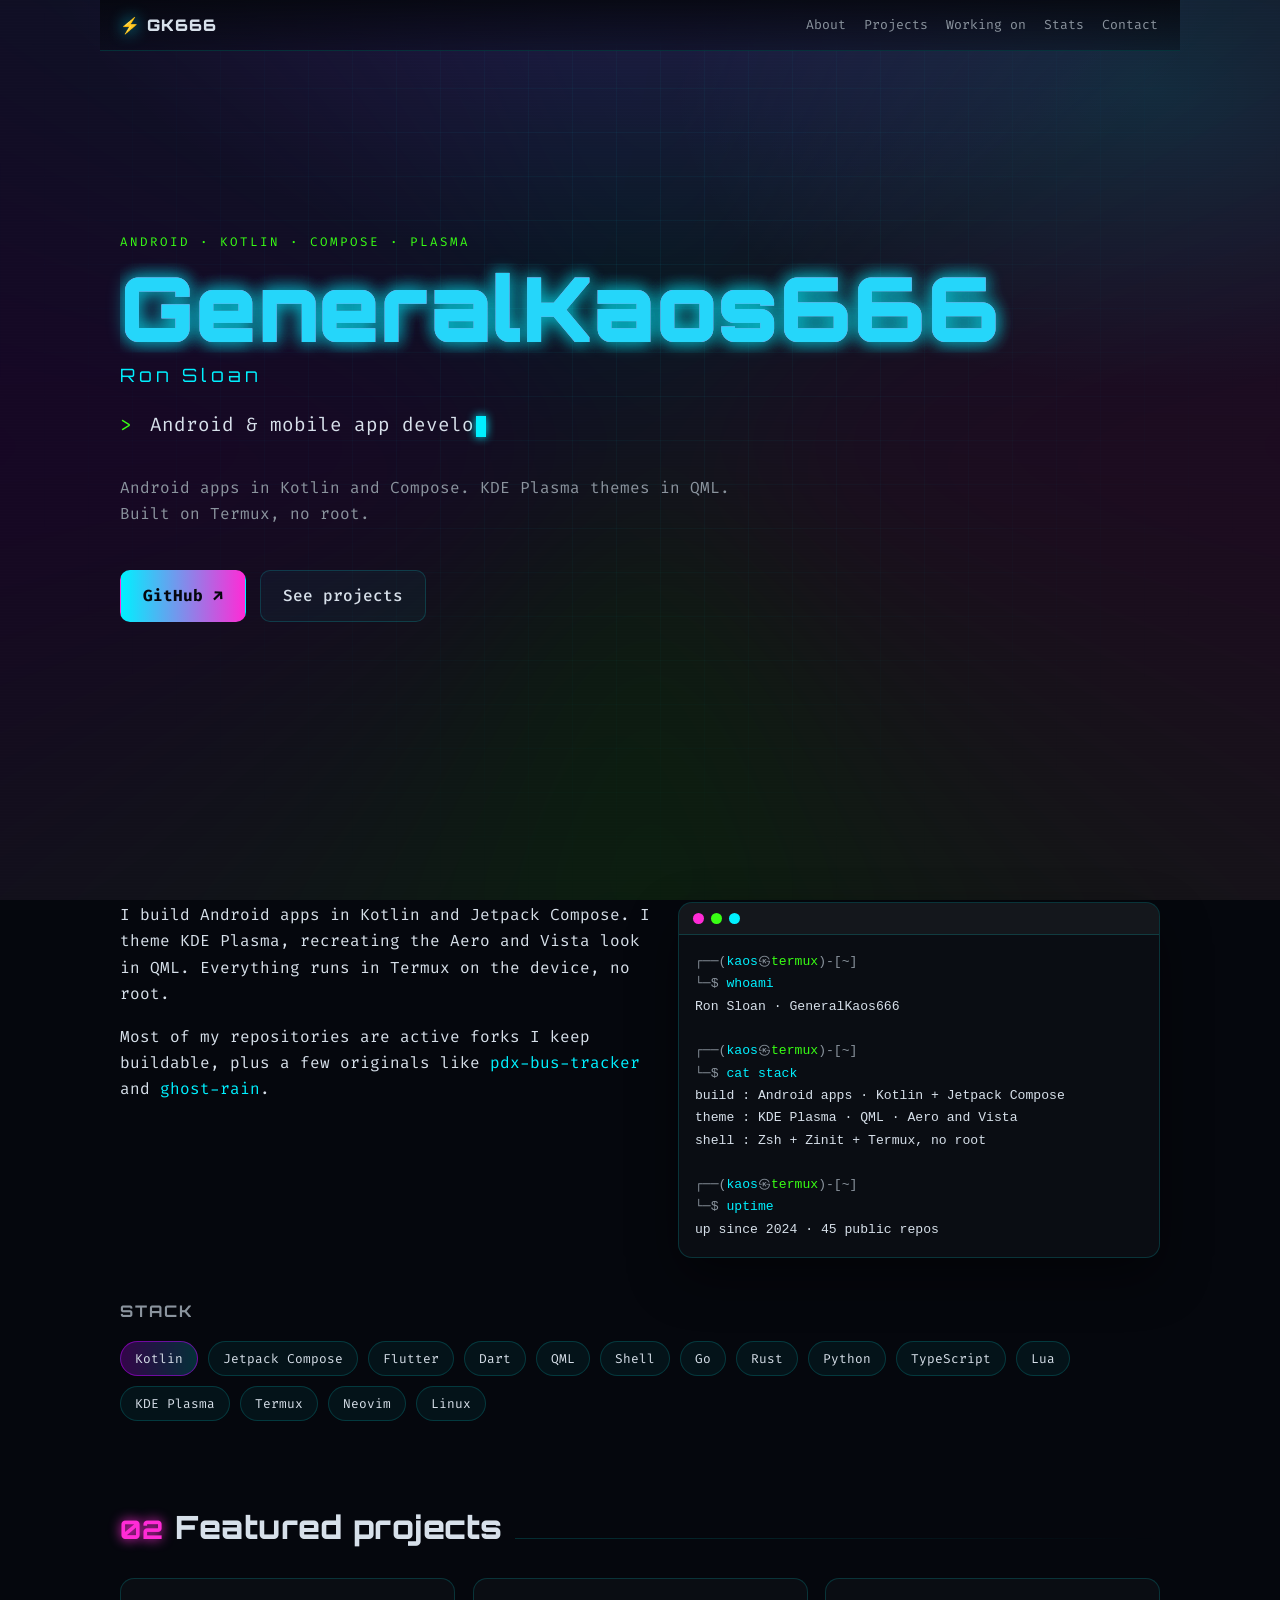
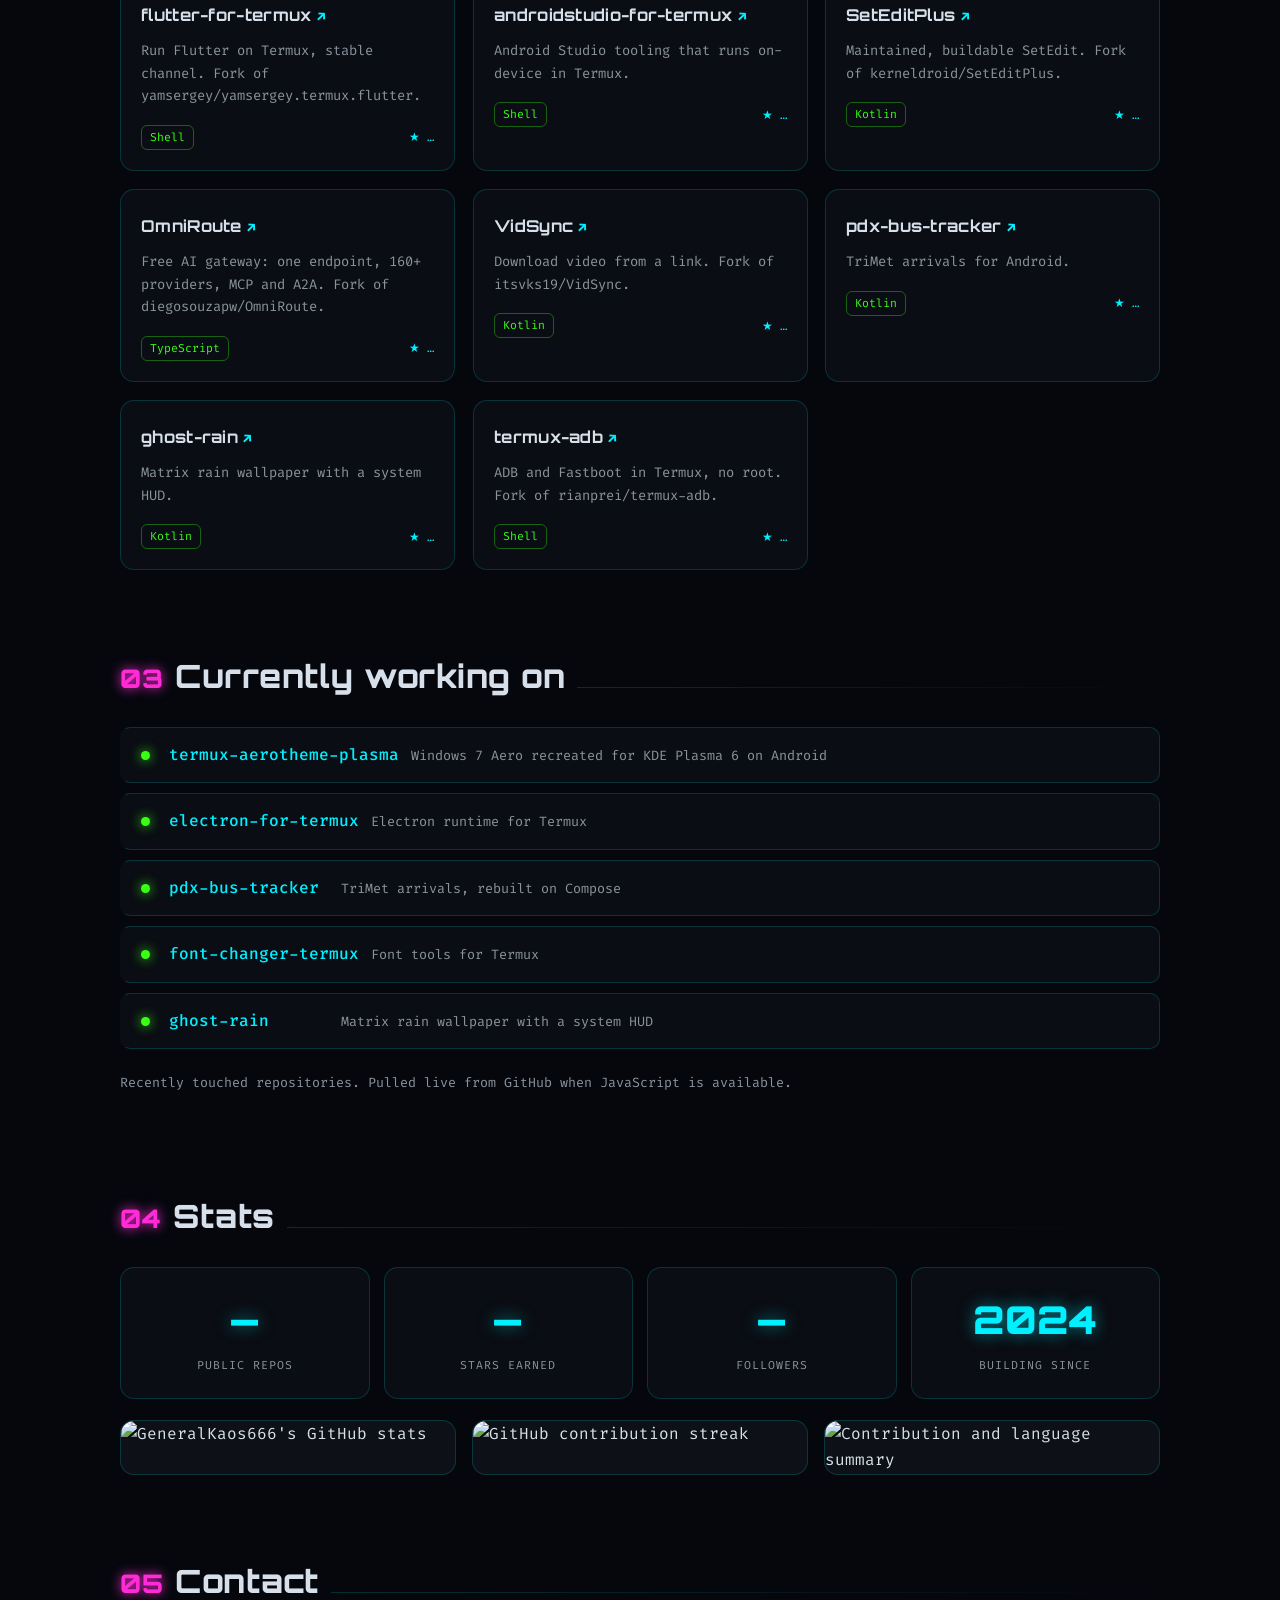
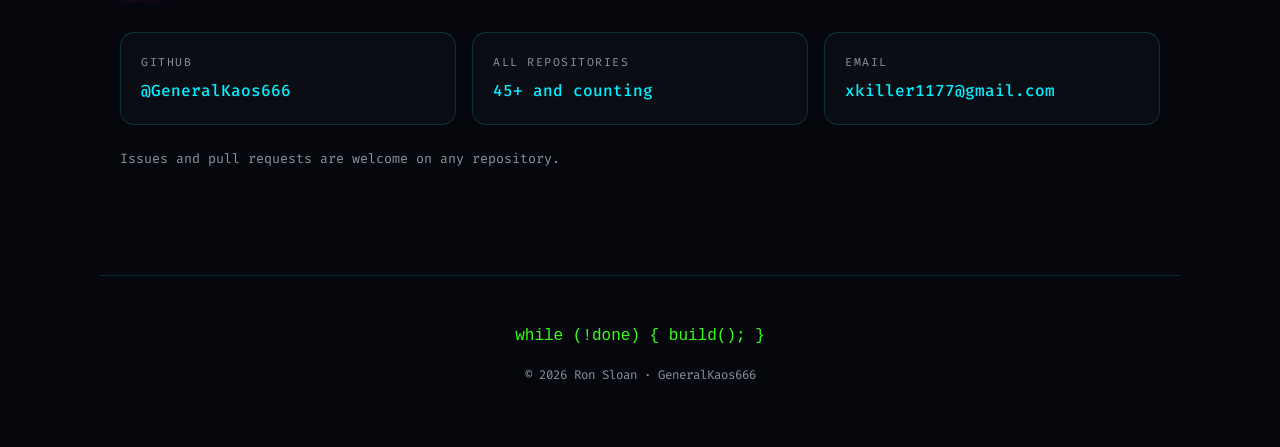
==== index.html @ 62256c27 "feat: cyberpunk neon landing page Single-page, zero-build static site for GitHub Pages: hero, about," ====
<!DOCTYPE html>
<html lang="en">
<head>
  <meta charset="utf-8" />
  <meta name="viewport" content="width=device-width, initial-scale=1" />
  <title>GeneralKaos666 — Ron Sloan</title>
  <meta name="description" content="Ron Sloan (GeneralKaos666). Android apps in Kotlin and Compose, KDE Plasma themes in QML, and Termux dev tooling built on-device, no root." />
  <meta name="theme-color" content="#05070d" />
  <meta property="og:title" content="GeneralKaos666 — Ron Sloan" />
  <meta property="og:description" content="Android apps in Kotlin and Compose. KDE Plasma themes in QML. Built on Termux, no root." />
  <meta property="og:type" content="website" />
  <meta property="og:url" content="https://generalkaos666.github.io/" />
  <meta name="twitter:card" content="summary" />
  <link rel="icon" href="data:image/svg+xml,%3Csvg xmlns='http://www.w3.org/2000/svg' viewBox='0 0 100 100'%3E%3Ctext y='.9em' font-size='90'%3E%E2%9A%A1%3C/text%3E%3C/svg%3E" />
  <link rel="preconnect" href="https://fonts.googleapis.com" />
  <link rel="preconnect" href="https://fonts.gstatic.com" crossorigin />
  <link href="https://fonts.googleapis.com/css2?family=Fira+Code:wght@400;500;700&family=Orbitron:wght@600;800;900&display=swap" rel="stylesheet" />
  <link rel="stylesheet" href="assets/styles.css" />
</head>
<body>
  <a class="skip-link" href="#main">Skip to content</a>

  <div class="bg" aria-hidden="true">
    <span class="bg-aurora"></span>
    <span class="bg-grid"></span>
    <span class="bg-scan"></span>
  </div>

  <header class="site-header">
    <a class="logo" href="#top" aria-label="GeneralKaos666, back to top">
      <span class="logo-bolt" aria-hidden="true">⚡</span> GK666
    </a>
    <nav aria-label="Primary">
      <ul>
        <li><a href="#about">About</a></li>
        <li><a href="#projects">Projects</a></li>
        <li><a href="#working">Working&nbsp;on</a></li>
        <li><a href="#stats">Stats</a></li>
        <li><a href="#contact">Contact</a></li>
      </ul>
    </nav>
  </header>

  <main id="main">
    <section id="top" class="hero" aria-labelledby="hero-title">
      <p class="hero-kicker" data-reveal>Android · Kotlin · Compose · Plasma</p>
      <h1 id="hero-title" class="glitch" data-text="GeneralKaos666" data-reveal>GeneralKaos666</h1>
      <p class="hero-real" data-reveal>Ron Sloan</p>
      <p class="hero-typing" data-reveal>
        <span class="prompt" aria-hidden="true">&gt;</span>
        <span id="typing" aria-hidden="true"></span><span class="caret" aria-hidden="true"></span>
        <span class="sr-only">Android and mobile developer, KDE Plasma desktop themer, terminal and shell enthusiast, open source builder.</span>
      </p>
      <p class="hero-tag" data-reveal>Android apps in Kotlin and Compose. KDE Plasma themes in QML. Built on Termux, no root.</p>
      <div class="cta" data-reveal>
        <a class="btn btn-primary" href="https://github.com/GeneralKaos666" target="_blank" rel="noopener">GitHub ↗</a>
        <a class="btn" href="#projects">See projects</a>
      </div>
    </section>

    <section id="about" class="section" aria-labelledby="about-title">
      <h2 id="about-title" data-reveal><span class="num">01</span> About</h2>
      <div class="about-grid">
        <div class="about-copy" data-reveal>
          <p>I build Android apps in Kotlin and Jetpack Compose. I theme KDE Plasma, recreating the Aero and Vista look in QML. Everything runs in Termux on the device, no root.</p>
          <p>Most of my repositories are active forks I keep buildable, plus a few originals like <a href="https://github.com/GeneralKaos666/pdx-bus-tracker">pdx-bus-tracker</a> and <a href="https://github.com/GeneralKaos666/ghost-rain">ghost-rain</a>.</p>
        </div>
        <div class="terminal" data-reveal aria-hidden="true">
          <div class="terminal-bar"><span></span><span></span><span></span></div>
          <pre><code><span class="c-dim">┌──(</span><span class="c-cyan">kaos</span><span class="c-dim">㉿</span><span class="c-green">termux</span><span class="c-dim">)-[~]</span>
<span class="c-dim">└─$</span> <span class="c-cyan">whoami</span>
Ron Sloan · GeneralKaos666

<span class="c-dim">┌──(</span><span class="c-cyan">kaos</span><span class="c-dim">㉿</span><span class="c-green">termux</span><span class="c-dim">)-[~]</span>
<span class="c-dim">└─$</span> <span class="c-cyan">cat stack</span>
build : Android apps · Kotlin + Jetpack Compose
theme : KDE Plasma · QML · Aero and Vista
shell : Zsh + Zinit + Termux, no root

<span class="c-dim">┌──(</span><span class="c-cyan">kaos</span><span class="c-dim">㉿</span><span class="c-green">termux</span><span class="c-dim">)-[~]</span>
<span class="c-dim">└─$</span> <span class="c-cyan">uptime</span>
up since 2024 · <span id="uptime-repos">45</span> public repos</code></pre>
        </div>
      </div>

      <h3 class="stack-title" data-reveal>Stack</h3>
      <ul class="chips" aria-label="Tech stack" data-reveal>
        <li class="chip c-kotlin">Kotlin</li>
        <li class="chip">Jetpack Compose</li>
        <li class="chip">Flutter</li>
        <li class="chip">Dart</li>
        <li class="chip">QML</li>
        <li class="chip">Shell</li>
        <li class="chip">Go</li>
        <li class="chip">Rust</li>
        <li class="chip">Python</li>
        <li class="chip">TypeScript</li>
        <li class="chip">Lua</li>
        <li class="chip">KDE Plasma</li>
        <li class="chip">Termux</li>
        <li class="chip">Neovim</li>
        <li class="chip">Linux</li>
      </ul>
    </section>

    <section id="projects" class="section" aria-labelledby="projects-title">
      <h2 id="projects-title" data-reveal><span class="num">02</span> Featured projects</h2>
      <div class="cards" id="project-grid">
        <article class="card" data-repo="flutter-for-termux" data-reveal>
          <a class="card-link" href="https://github.com/GeneralKaos666/flutter-for-termux" target="_blank" rel="noopener">
            <h3>flutter-for-termux <span class="ext" aria-hidden="true">↗</span></h3>
            <p>Run Flutter on Termux, stable channel. Fork of yamsergey/yamsergey.termux.flutter.</p>
            <footer><span class="tag">Shell</span><span class="stars" data-stars="flutter-for-termux">★ …</span></footer>
          </a>
        </article>
        <article class="card" data-repo="androidstudio-for-termux" data-reveal>
          <a class="card-link" href="https://github.com/GeneralKaos666/androidstudio-for-termux" target="_blank" rel="noopener">
            <h3>androidstudio-for-termux <span class="ext" aria-hidden="true">↗</span></h3>
            <p>Android Studio tooling that runs on-device in Termux.</p>
            <footer><span class="tag">Shell</span><span class="stars" data-stars="androidstudio-for-termux">★ …</span></footer>
          </a>
        </article>
        <article class="card" data-repo="SetEditPlus" data-reveal>
          <a class="card-link" href="https://github.com/GeneralKaos666/SetEditPlus" target="_blank" rel="noopener">
            <h3>SetEditPlus <span class="ext" aria-hidden="true">↗</span></h3>
            <p>Maintained, buildable SetEdit. Fork of kerneldroid/SetEditPlus.</p>
            <footer><span class="tag">Kotlin</span><span class="stars" data-stars="SetEditPlus">★ …</span></footer>
          </a>
        </article>
        <article class="card" data-repo="OmniRoute" data-reveal>
          <a class="card-link" href="https://github.com/GeneralKaos666/OmniRoute" target="_blank" rel="noopener">
            <h3>OmniRoute <span class="ext" aria-hidden="true">↗</span></h3>
            <p>Free AI gateway: one endpoint, 160+ providers, MCP and A2A. Fork of diegosouzapw/OmniRoute.</p>
            <footer><span class="tag">TypeScript</span><span class="stars" data-stars="OmniRoute">★ …</span></footer>
          </a>
        </article>
        <article class="card" data-repo="VidSync" data-reveal>
          <a class="card-link" href="https://github.com/GeneralKaos666/VidSync" target="_blank" rel="noopener">
            <h3>VidSync <span class="ext" aria-hidden="true">↗</span></h3>
            <p>Download video from a link. Fork of itsvks19/VidSync.</p>
            <footer><span class="tag">Kotlin</span><span class="stars" data-stars="VidSync">★ …</span></footer>
          </a>
        </article>
        <article class="card" data-repo="pdx-bus-tracker" data-reveal>
          <a class="card-link" href="https://github.com/GeneralKaos666/pdx-bus-tracker" target="_blank" rel="noopener">
            <h3>pdx-bus-tracker <span class="ext" aria-hidden="true">↗</span></h3>
            <p>TriMet arrivals for Android.</p>
            <footer><span class="tag">Kotlin</span><span class="stars" data-stars="pdx-bus-tracker">★ …</span></footer>
          </a>
        </article>
        <article class="card" data-repo="ghost-rain" data-reveal>
          <a class="card-link" href="https://github.com/GeneralKaos666/ghost-rain" target="_blank" rel="noopener">
            <h3>ghost-rain <span class="ext" aria-hidden="true">↗</span></h3>
            <p>Matrix rain wallpaper with a system HUD.</p>
            <footer><span class="tag">Kotlin</span><span class="stars" data-stars="ghost-rain">★ …</span></footer>
          </a>
        </article>
        <article class="card" data-repo="termux-adb" data-reveal>
          <a class="card-link" href="https://github.com/GeneralKaos666/termux-adb" target="_blank" rel="noopener">
            <h3>termux-adb <span class="ext" aria-hidden="true">↗</span></h3>
            <p>ADB and Fastboot in Termux, no root. Fork of rianprei/termux-adb.</p>
            <footer><span class="tag">Shell</span><span class="stars" data-stars="termux-adb">★ …</span></footer>
          </a>
        </article>
      </div>
    </section>

    <section id="working" class="section" aria-labelledby="working-title">
      <h2 id="working-title" data-reveal><span class="num">03</span> Currently working on</h2>
      <ul class="working" id="working-list" data-reveal>
        <li><a href="https://github.com/GeneralKaos666/termux-aerotheme-plasma" target="_blank" rel="noopener"><span class="dot" aria-hidden="true"></span><span class="name">termux-aerotheme-plasma</span><span class="desc">Windows 7 Aero recreated for KDE Plasma 6 on Android</span></a></li>
        <li><a href="https://github.com/GeneralKaos666/electron-for-termux" target="_blank" rel="noopener"><span class="dot" aria-hidden="true"></span><span class="name">electron-for-termux</span><span class="desc">Electron runtime for Termux</span></a></li>
        <li><a href="https://github.com/GeneralKaos666/pdx-bus-tracker" target="_blank" rel="noopener"><span class="dot" aria-hidden="true"></span><span class="name">pdx-bus-tracker</span><span class="desc">TriMet arrivals, rebuilt on Compose</span></a></li>
        <li><a href="https://github.com/GeneralKaos666/font-changer-termux" target="_blank" rel="noopener"><span class="dot" aria-hidden="true"></span><span class="name">font-changer-termux</span><span class="desc">Font tools for Termux</span></a></li>
        <li><a href="https://github.com/GeneralKaos666/ghost-rain" target="_blank" rel="noopener"><span class="dot" aria-hidden="true"></span><span class="name">ghost-rain</span><span class="desc">Matrix rain wallpaper with a system HUD</span></a></li>
      </ul>
      <p class="hint"><sub>Recently touched repositories. Pulled live from GitHub when JavaScript is available.</sub></p>
    </section>

    <section id="stats" class="section" aria-labelledby="stats-title">
      <h2 id="stats-title" data-reveal><span class="num">04</span> Stats</h2>
      <div class="stat-strip" data-reveal>
        <div class="stat"><span class="stat-num" id="stat-repos">—</span><span class="stat-label">public repos</span></div>
        <div class="stat"><span class="stat-num" id="stat-stars">—</span><span class="stat-label">stars earned</span></div>
        <div class="stat"><span class="stat-num" id="stat-followers">—</span><span class="stat-label">followers</span></div>
        <div class="stat"><span class="stat-num">2024</span><span class="stat-label">building since</span></div>
      </div>
      <div class="stat-cards" data-reveal>
        <img src="https://github-stats-extended.vercel.app/api?username=GeneralKaos666&show_icons=true&theme=github_dark&hide_border=true&rank_icon=github&title_color=00FFFF&icon_color=BF00FF&text_color=c9d1d9&bg_color=0D1117" alt="GeneralKaos666's GitHub stats" loading="lazy" height="195" />
        <img src="https://streak-stats.demolab.com/?user=GeneralKaos666&hide_border=true&background=0D1117&ring=BF00FF&fire=00FFFF&currStreakNum=39FF14&currStreakLabel=00FFFF&sideNums=c9d1d9&sideLabels=00FFFF&dates=8b949e" alt="GitHub contribution streak" loading="lazy" />
        <img src="https://github-profile-summary-cards.vercel.app/api/cards/profile-details?username=GeneralKaos666&theme=github_dark" alt="Contribution and language summary" loading="lazy" />
      </div>
    </section>

    <section id="contact" class="section" aria-labelledby="contact-title">
      <h2 id="contact-title" data-reveal><span class="num">05</span> Contact</h2>
      <div class="contact-grid" data-reveal>
        <a class="contact-card" href="https://github.com/GeneralKaos666" target="_blank" rel="noopener">
          <span class="contact-label">GitHub</span>
          <span class="contact-value">@GeneralKaos666</span>
        </a>
        <a class="contact-card" href="https://github.com/GeneralKaos666?tab=repositories" target="_blank" rel="noopener">
          <span class="contact-label">All repositories</span>
          <span class="contact-value">45+ and counting</span>
        </a>
        <a class="contact-card" href="mailto:xkiller1177@gmail.com">
          <span class="contact-label">Email</span>
          <span class="contact-value">xkiller1177@gmail.com</span>
        </a>
      </div>
      <p class="hint"><sub>Issues and pull requests are welcome on any repository.</sub></p>
    </section>
  </main>

  <footer class="site-footer">
    <p><code>while (!done) { build(); }</code></p>
    <p class="fine">© <span id="year">2026</span> Ron Sloan · GeneralKaos666</p>
  </footer>

  <script src="assets/app.js" defer></script>
</body>
</html>
---- assets/styles.css ----
/* ==========================================================================
   GeneralKaos666.github.io — cyberpunk neon + motion
   Zero build. Vanilla CSS. Respects prefers-reduced-motion.
   ========================================================================== */

:root {
  --bg: #05070d;
  --bg-2: #0b0f1a;
  --panel: rgba(13, 17, 23, 0.72);
  --line: rgba(0, 255, 255, 0.16);
  --cyan: #00f0ff;
  --magenta: #ff2bd6;
  --purple: #bf00ff;
  --green: #39ff14;
  --text: #d7e0ea;
  --muted: #8b949e;
  --radius: 14px;
  --mono: "Fira Code", ui-monospace, SFMono-Regular, Menlo, monospace;
  --display: "Orbitron", var(--mono);
  --shadow-cyan: 0 0 24px rgba(0, 240, 255, 0.35);
  --shadow-magenta: 0 0 24px rgba(255, 43, 214, 0.35);
  --maxw: 1080px;
}

*,
*::before,
*::after { box-sizing: border-box; }

html { scroll-behavior: smooth; }

body {
  margin: 0;
  min-height: 100vh;
  background: var(--bg);
  color: var(--text);
  font-family: var(--mono);
  font-size: 16px;
  line-height: 1.65;
  overflow-x: hidden;
  -webkit-font-smoothing: antialiased;
}

a { color: var(--cyan); text-decoration: none; }
a:hover { color: var(--green); }

:focus-visible {
  outline: 2px solid var(--green);
  outline-offset: 3px;
  border-radius: 4px;
}

img { max-width: 100%; height: auto; }

.sr-only {
  position: absolute;
  width: 1px; height: 1px;
  padding: 0; margin: -1px;
  overflow: hidden;
  clip: rect(0 0 0 0);
  white-space: nowrap;
  border: 0;
}

.skip-link {
  position: absolute;
  left: 8px;
  top: -60px;
  z-index: 100;
  padding: 10px 16px;
  background: var(--cyan);
  color: var(--bg);
  font-weight: 700;
  border-radius: 8px;
  transition: top .2s ease;
}
.skip-link:focus { top: 8px; color: var(--bg); }

/* ----------------------------- background -------------------------------- */
.bg {
  position: fixed;
  inset: 0;
  z-index: -1;
  overflow: hidden;
  background:
    radial-gradient(1000px 600px at 50% -10%, rgba(191, 0, 255, 0.18), transparent 60%),
    radial-gradient(800px 500px at 90% 10%, rgba(0, 240, 255, 0.12), transparent 60%),
    var(--bg);
}
.bg-aurora {
  position: absolute;
  inset: -20%;
  background: conic-gradient(from 0deg, #00f0ff33, #ff2bd633, #39ff1433, #bf00ff33, #00f0ff33);
  filter: blur(90px);
  opacity: .5;
  animation: aurora 24s linear infinite;
}
.bg-grid {
  position: absolute;
  inset: 0;
  background-image:
    linear-gradient(rgba(0, 240, 255, 0.05) 1px, transparent 1px),
    linear-gradient(90deg, rgba(0, 240, 255, 0.05) 1px, transparent 1px);
  background-size: 44px 44px;
  mask-image: radial-gradient(circle at 50% 30%, black, transparent 75%);
}
.bg-scan {
  position: absolute;
  inset: 0;
  background: repeating-linear-gradient(
    to bottom,
    rgba(255, 255, 255, 0.025) 0px,
    rgba(255, 255, 255, 0.025) 1px,
    transparent 1px,
    transparent 3px
  );
  mix-blend-mode: overlay;
  animation: scan 8s linear infinite;
}

@keyframes aurora { to { transform: rotate(360deg); } }
@keyframes scan { to { transform: translateY(3px); } }

/* ------------------------------ header ----------------------------------- */
.site-header {
  position: sticky;
  top: 0;
  z-index: 50;
  display: flex;
  align-items: center;
  justify-content: space-between;
  gap: 16px;
  max-width: var(--maxw);
  margin: 0 auto;
  padding: 12px 20px;
  backdrop-filter: blur(10px);
  background: linear-gradient(to bottom, rgba(5, 7, 13, .85), rgba(5, 7, 13, .35));
  border-bottom: 1px solid var(--line);
}
.logo {
  font-family: var(--display);
  font-weight: 900;
  letter-spacing: 1px;
  color: var(--text);
  white-space: nowrap;
}
.logo-bolt { filter: drop-shadow(0 0 8px var(--cyan)); }
.site-header nav ul {
  display: flex;
  flex-wrap: wrap;
  gap: 4px 14px;
  margin: 0;
  padding: 0;
  list-style: none;
  font-size: .82rem;
}
.site-header nav a {
  color: var(--muted);
  padding: 4px 2px;
  position: relative;
}
.site-header nav a::after {
  content: "";
  position: absolute;
  left: 0; bottom: -2px;
  width: 0; height: 2px;
  background: linear-gradient(90deg, var(--cyan), var(--magenta));
  transition: width .25s ease;
}
.site-header nav a:hover,
.site-header nav a:focus-visible,
.site-header nav a.active { color: var(--text); }
.site-header nav a:hover::after,
.site-header nav a:focus-visible::after,
.site-header nav a.active::after { width: 100%; }

/* ------------------------------- layout ---------------------------------- */
main { max-width: var(--maxw); margin: 0 auto; padding: 0 20px; }

.section { padding: 72px 0 8px; }

h2 {
  font-family: var(--display);
  font-weight: 800;
  font-size: clamp(1.4rem, 4vw, 2rem);
  letter-spacing: .5px;
  margin: 0 0 24px;
  display: flex;
  align-items: baseline;
  gap: 12px;
}
h2 .num {
  font-size: .8em;
  color: var(--magenta);
  text-shadow: 0 0 12px var(--magenta);
}
h2::after {
  content: "";
  flex: 1;
  height: 1px;
  background: linear-gradient(90deg, var(--line), transparent);
}

/* -------------------------------- hero ----------------------------------- */
.hero {
  min-height: 78vh;
  display: flex;
  flex-direction: column;
  justify-content: center;
  padding: 90px 0 40px;
}
.hero-kicker {
  color: var(--green);
  letter-spacing: 3px;
  font-size: .78rem;
  text-transform: uppercase;
  margin: 0 0 10px;
}
.glitch {
  font-family: var(--display);
  font-weight: 900;
  font-size: clamp(2.4rem, 11vw, 5.6rem);
  line-height: 1;
  margin: 0;
  color: var(--text);
  position: relative;
  letter-spacing: 1px;
  text-shadow: 0 0 18px rgba(0, 240, 255, .45);
}
.glitch::before,
.glitch::after {
  content: attr(data-text);
  position: absolute;
  inset: 0;
  clip-path: inset(0 0 0 0);
  opacity: .85;
}
.glitch::before {
  color: var(--magenta);
  animation: glitch-a 3.4s infinite steps(2, end);
}
.glitch::after {
  color: var(--cyan);
  animation: glitch-b 2.7s infinite steps(2, end);
}
@keyframes glitch-a {
  0%, 92%, 100% { transform: translate(0, 0); clip-path: inset(0 0 100% 0); }
  93% { transform: translate(-3px, -2px); clip-path: inset(20% 0 40% 0); }
  95% { transform: translate(2px, 1px); clip-path: inset(60% 0 10% 0); }
  97% { transform: translate(-2px, 2px); clip-path: inset(35% 0 45% 0); }
}
@keyframes glitch-b {
  0%, 90%, 100% { transform: translate(0, 0); clip-path: inset(100% 0 0 0); }
  91% { transform: translate(3px, 1px); clip-path: inset(45% 0 30% 0); }
  94% { transform: translate(-2px, -2px); clip-path: inset(10% 0 70% 0); }
  98% { transform: translate(2px, 2px); clip-path: inset(70% 0 12% 0); }
}
.hero-real {
  font-family: var(--display);
  color: var(--cyan);
  letter-spacing: 4px;
  margin: 8px 0 18px;
  font-size: clamp(.9rem, 2.4vw, 1.15rem);
}
.hero-typing {
  min-height: 1.7em;
  font-size: clamp(.95rem, 2.6vw, 1.2rem);
  color: var(--text);
  margin: 0 0 18px;
}
.hero-typing .prompt { color: var(--green); margin-right: 6px; }
.caret {
  display: inline-block;
  width: 10px;
  height: 1.1em;
  margin-left: 2px;
  background: var(--cyan);
  vertical-align: text-bottom;
  animation: blink 1s steps(1) infinite;
  box-shadow: 0 0 10px var(--cyan);
}
@keyframes blink { 50% { opacity: 0; } }
.hero-tag { max-width: 620px; color: var(--muted); font-size: 1rem; }

.cta { display: flex; flex-wrap: wrap; gap: 14px; margin-top: 26px; }
.btn {
  display: inline-block;
  padding: 12px 22px;
  border: 1px solid var(--line);
  border-radius: 10px;
  color: var(--text);
  font-weight: 500;
  background: rgba(0, 240, 255, .04);
  transition: transform .18s ease, box-shadow .25s ease, border-color .25s ease, color .2s ease;
}
.btn:hover, .btn:focus-visible {
  transform: translateY(-2px);
  border-color: var(--cyan);
  box-shadow: var(--shadow-cyan);
  color: var(--text);
}
.btn-primary {
  border-color: transparent;
  color: var(--bg);
  font-weight: 700;
  background: linear-gradient(90deg, var(--cyan), var(--magenta));
}
.btn-primary:hover, .btn-primary:focus-visible {
  box-shadow: var(--shadow-magenta);
  color: var(--bg);
}

/* ------------------------------- about ----------------------------------- */
.about-grid {
  display: grid;
  grid-template-columns: 1.1fr 1fr;
  gap: 28px;
  align-items: start;
}
.about-copy p { margin: 0 0 16px; }
.terminal {
  background: var(--panel);
  border: 1px solid var(--line);
  border-radius: var(--radius);
  overflow: hidden;
  box-shadow: 0 20px 50px rgba(0, 0, 0, .45);
}
.terminal-bar {
  display: flex;
  gap: 7px;
  padding: 10px 14px;
  background: rgba(255, 255, 255, .04);
  border-bottom: 1px solid var(--line);
}
.terminal-bar span {
  width: 11px; height: 11px;
  border-radius: 50%;
  background: var(--magenta);
}
.terminal-bar span:nth-child(2) { background: var(--green); }
.terminal-bar span:nth-child(3) { background: var(--cyan); }
.terminal pre {
  margin: 0;
  padding: 16px;
  overflow-x: auto;
  font-size: .82rem;
  line-height: 1.7;
  color: var(--text);
}
.c-dim { color: var(--muted); }
.c-cyan { color: var(--cyan); }
.c-green { color: var(--green); }

.stack-title {
  font-family: var(--display);
  font-size: 1rem;
  letter-spacing: 2px;
  text-transform: uppercase;
  color: var(--muted);
  margin: 40px 0 16px;
}
.chips {
  display: flex;
  flex-wrap: wrap;
  gap: 10px;
  padding: 0;
  margin: 0;
  list-style: none;
}
.chip {
  padding: 6px 14px;
  border: 1px solid var(--line);
  border-radius: 999px;
  font-size: .8rem;
  color: var(--text);
  background: rgba(0, 240, 255, .05);
  transition: border-color .2s ease, box-shadow .25s ease, transform .18s ease;
}
.chip:hover {
  border-color: var(--cyan);
  box-shadow: var(--shadow-cyan);
  transform: translateY(-2px);
}
.chip.c-kotlin {
  background: linear-gradient(90deg, rgba(191, 0, 255, .25), rgba(0, 240, 255, .18));
  border-color: rgba(191, 0, 255, .5);
}

/* ------------------------------ projects --------------------------------- */
.cards {
  display: grid;
  grid-template-columns: repeat(auto-fill, minmax(280px, 1fr));
  gap: 18px;
}
.card {
  border: 1px solid var(--line);
  border-radius: var(--radius);
  background: var(--panel);
  transition: transform .2s ease, box-shadow .3s ease, border-color .3s ease;
  overflow: hidden;
}
.card::before {
  content: "";
  display: block;
  height: 3px;
  background: linear-gradient(90deg, var(--cyan), var(--magenta), var(--green));
  transform: scaleX(0);
  transform-origin: left;
  transition: transform .35s ease;
}
.card:hover,
.card:focus-within {
  transform: translateY(-4px);
  border-color: rgba(0, 240, 255, .5);
  box-shadow: 0 18px 40px rgba(0, 0, 0, .5), var(--shadow-cyan);
}
.card:hover::before,
.card:focus-within::before { transform: scaleX(1); }
.card-link { display: block; padding: 20px; color: inherit; }
.card h3 {
  font-family: var(--display);
  font-size: 1.02rem;
  margin: 0 0 10px;
  letter-spacing: .3px;
}
.card .ext { color: var(--cyan); font-size: .85em; }
.card p { color: var(--muted); font-size: .86rem; margin: 0 0 18px; }
.card footer {
  display: flex;
  align-items: center;
  justify-content: space-between;
  gap: 10px;
}
.tag {
  font-size: .72rem;
  color: var(--green);
  border: 1px solid rgba(57, 255, 20, .35);
  border-radius: 6px;
  padding: 2px 8px;
}
.stars { font-size: .78rem; color: var(--cyan); }

/* ------------------------------ working ---------------------------------- */
.working { list-style: none; margin: 0; padding: 0; display: grid; gap: 10px; }
.working a {
  display: grid;
  grid-template-columns: 16px minmax(160px, max-content) 1fr;
  align-items: baseline;
  gap: 12px;
  padding: 14px 18px;
  border: 1px solid var(--line);
  border-left: 3px solid transparent;
  border-radius: 10px;
  background: var(--panel);
  color: var(--text);
  transition: border-color .25s ease, transform .18s ease, box-shadow .25s ease;
}
.working a:hover, .working a:focus-visible {
  border-left-color: var(--green);
  transform: translateX(4px);
  box-shadow: var(--shadow-cyan);
}
.working .dot {
  width: 9px; height: 9px;
  border-radius: 50%;
  background: var(--green);
  box-shadow: 0 0 12px var(--green);
  animation: pulse 2.2s ease-in-out infinite;
}
@keyframes pulse { 50% { opacity: .35; transform: scale(.75); } }
.working .name { color: var(--cyan); font-weight: 500; }
.working .desc { color: var(--muted); font-size: .84rem; }
.hint { color: var(--muted); margin-top: 16px; }

/* ------------------------------- stats ----------------------------------- */
.stat-strip {
  display: grid;
  grid-template-columns: repeat(4, 1fr);
  gap: 14px;
  margin-bottom: 22px;
}
.stat {
  text-align: center;
  padding: 20px 10px;
  border: 1px solid var(--line);
  border-radius: var(--radius);
  background: var(--panel);
}
.stat-num {
  display: block;
  font-family: var(--display);
  font-weight: 900;
  font-size: clamp(1.6rem, 6vw, 2.4rem);
  color: var(--cyan);
  text-shadow: 0 0 16px rgba(0, 240, 255, .5);
}
.stat-label {
  font-size: .72rem;
  letter-spacing: 1px;
  text-transform: uppercase;
  color: var(--muted);
}
.stat-cards {
  display: grid;
  grid-template-columns: repeat(auto-fit, minmax(300px, 1fr));
  gap: 16px;
}
.stat-cards img {
  width: 100%;
  border: 1px solid var(--line);
  border-radius: var(--radius);
  background: #0d1117;
}

/* ------------------------------ contact ---------------------------------- */
.contact-grid {
  display: grid;
  grid-template-columns: repeat(auto-fit, minmax(240px, 1fr));
  gap: 16px;
}
.contact-card {
  display: flex;
  flex-direction: column;
  gap: 6px;
  padding: 20px;
  border: 1px solid var(--line);
  border-radius: var(--radius);
  background: var(--panel);
  color: var(--text);
  transition: transform .18s ease, border-color .25s ease, box-shadow .25s ease;
}
.contact-card:hover, .contact-card:focus-visible {
  transform: translateY(-3px);
  border-color: var(--magenta);
  box-shadow: var(--shadow-magenta);
}
.contact-label {
  font-size: .72rem;
  letter-spacing: 1.5px;
  text-transform: uppercase;
  color: var(--muted);
}
.contact-value { color: var(--cyan); font-weight: 500; word-break: break-word; }

/* ------------------------------- footer ---------------------------------- */
.site-footer {
  max-width: var(--maxw);
  margin: 80px auto 0;
  padding: 30px 20px 50px;
  text-align: center;
  border-top: 1px solid var(--line);
  color: var(--muted);
}
.site-footer code { color: var(--green); }
.site-footer .fine { font-size: .78rem; }

/* ------------------------------ reveal ----------------------------------- */
[data-reveal] {
  opacity: 0;
  transform: translateY(22px);
  transition: opacity .6s ease, transform .6s ease;
  will-change: opacity, transform;
}
[data-reveal].is-visible { opacity: 1; transform: none; }

/* ------------------------------ responsive ------------------------------- */
@media (max-width: 760px) {
  .about-grid { grid-template-columns: 1fr; }
  .stat-strip { grid-template-columns: repeat(2, 1fr); }
  .working a { grid-template-columns: 16px 1fr; }
  .working .desc { grid-column: 2; }
  .site-header { flex-wrap: wrap; }
}
@media (max-width: 420px) {
  .site-header nav ul { font-size: .74rem; gap: 4px 10px; }
  .section { padding-top: 56px; }
}

/* --------------------------- reduced motion ------------------------------ */
@media (prefers-reduced-motion: reduce) {
  html { scroll-behavior: auto; }
  .bg-aurora, .bg-scan, .glitch::before, .glitch::after,
  .caret, .working .dot { animation: none !important; }
  [data-reveal] { opacity: 1; transform: none; transition: none; }
  .btn:hover, .card:hover, .contact-card:hover, .working a:hover { transform: none; }
}
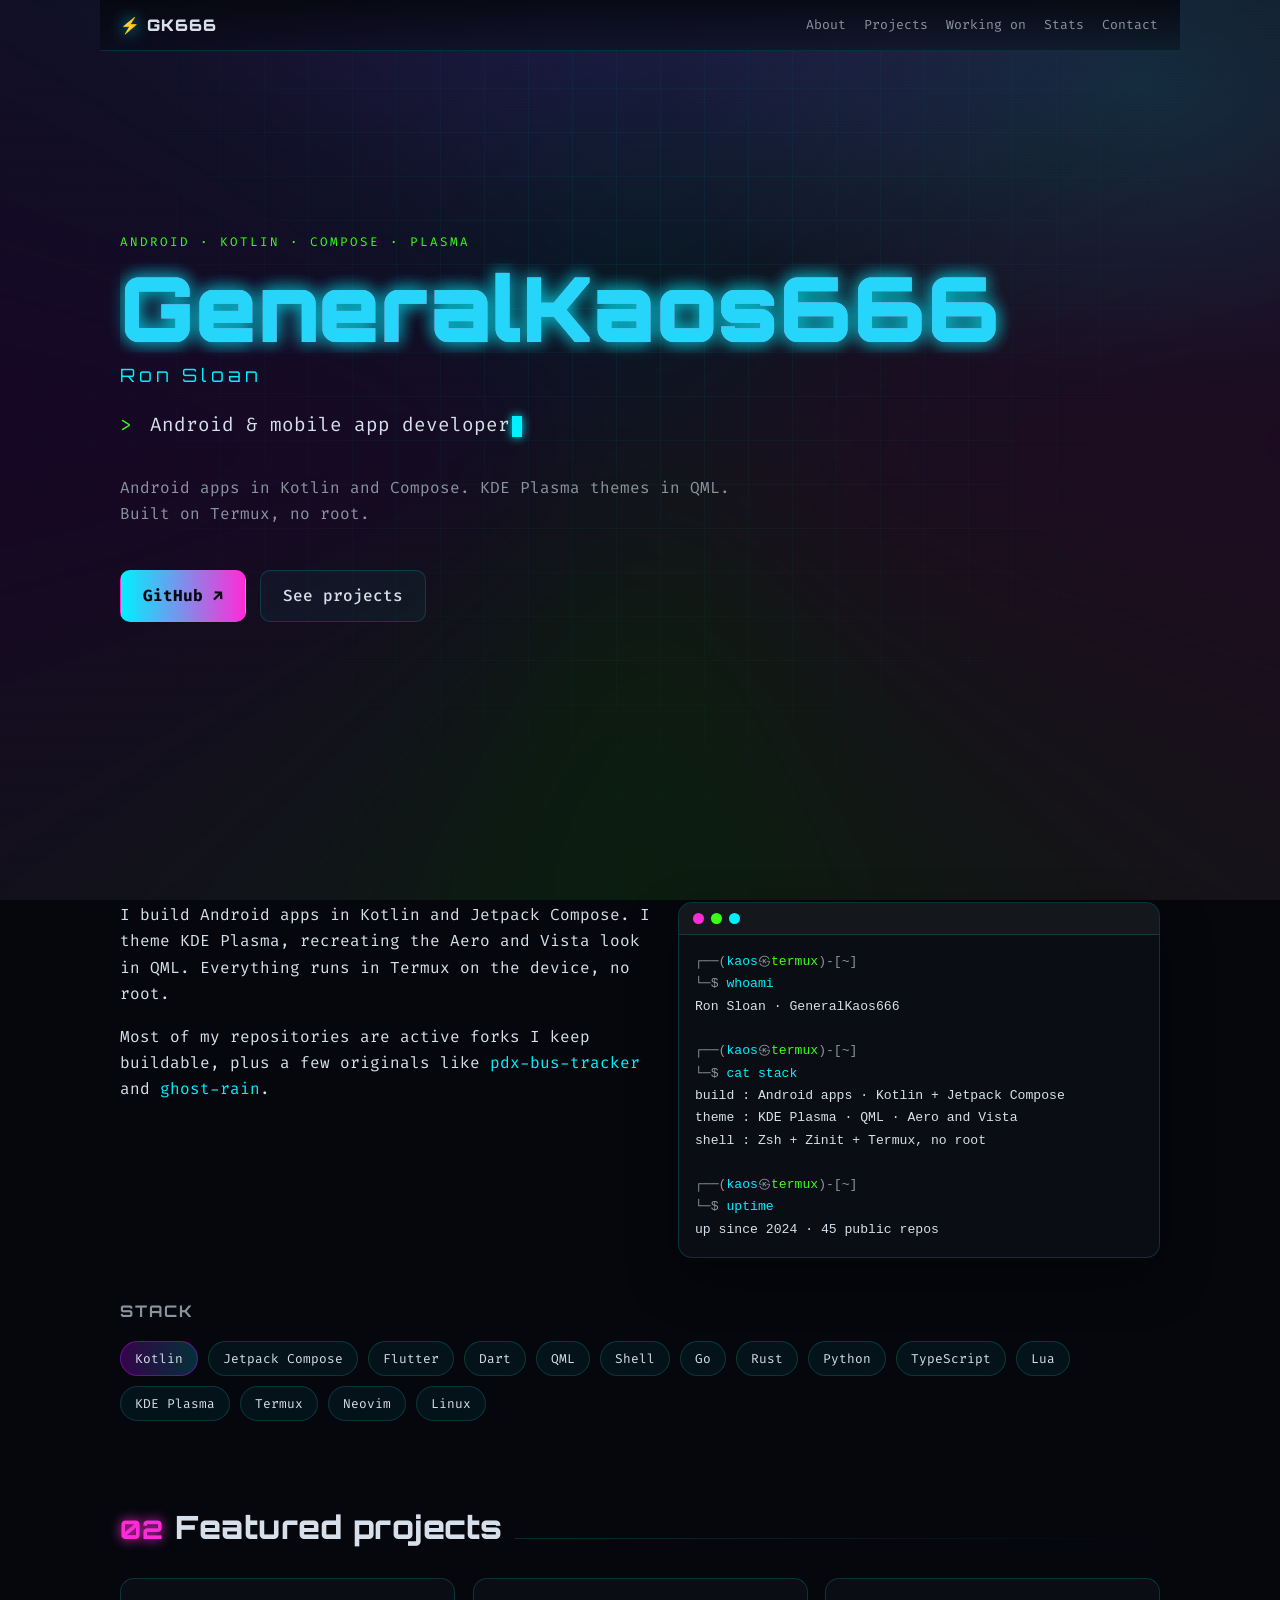
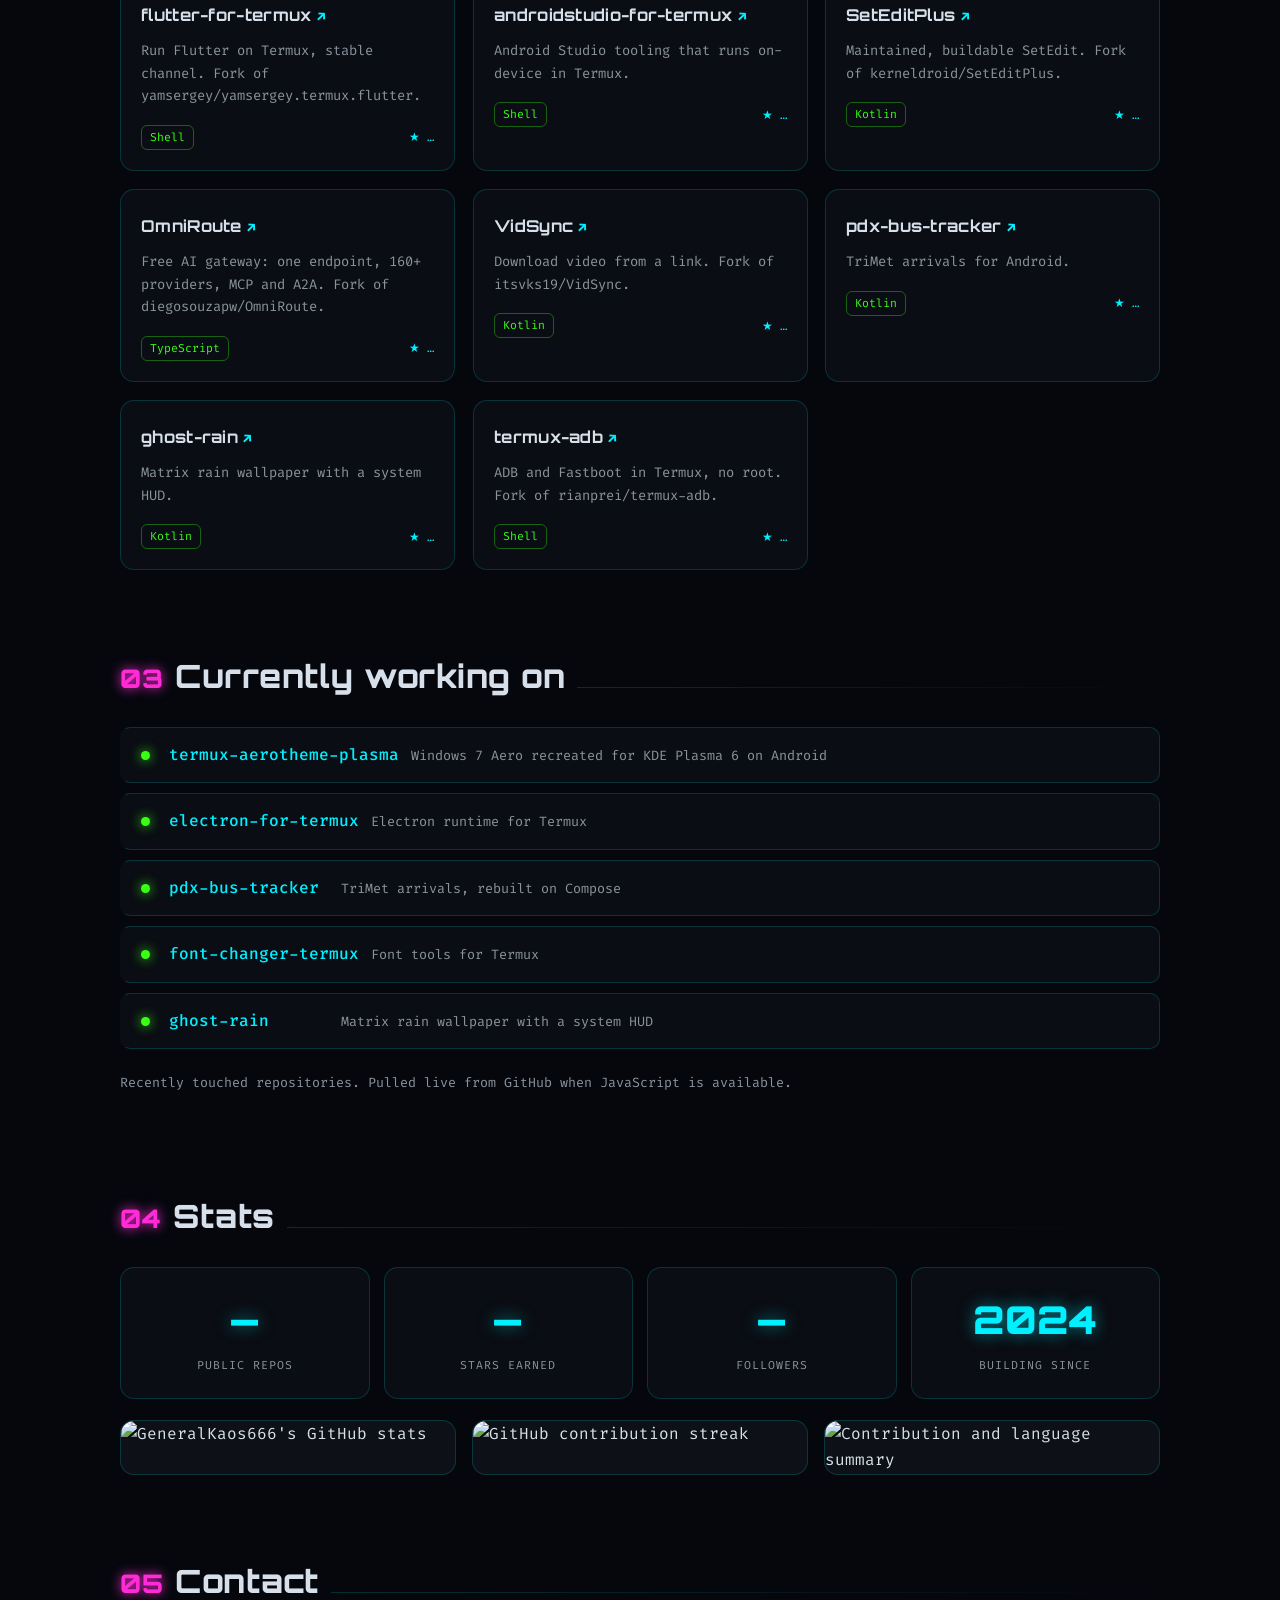
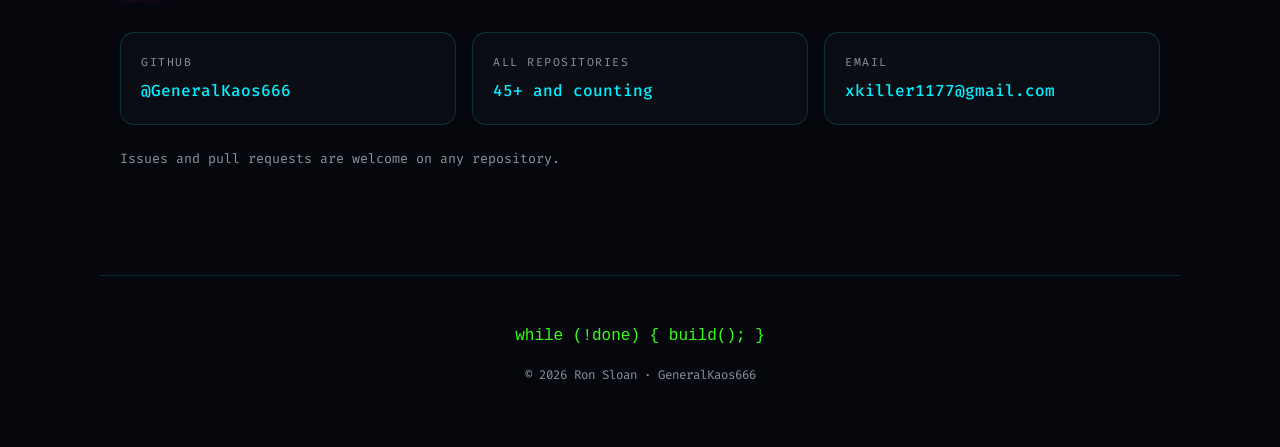
==== commit 8d00bbc6: "fix: hide reveals only when JS is present Content no longer depends on JavaScript to become visible:" ====
--- a/index.html
+++ b/index.html
@@ -16,6 +16,7 @@
   <link rel="preconnect" href="https://fonts.gstatic.com" crossorigin />
   <link href="https://fonts.googleapis.com/css2?family=Fira+Code:wght@400;500;700&family=Orbitron:wght@600;800;900&display=swap" rel="stylesheet" />
   <link rel="stylesheet" href="assets/styles.css" />
+  <script>document.documentElement.className += " js";</script>
 </head>
 <body>
   <a class="skip-link" href="#main">Skip to content</a>
@@ -186,7 +187,7 @@
         <div class="stat"><span class="stat-num">2024</span><span class="stat-label">building since</span></div>
       </div>
       <div class="stat-cards" data-reveal>
-        <img src="https://github-stats-extended.vercel.app/api?username=GeneralKaos666&show_icons=true&theme=github_dark&hide_border=true&rank_icon=github&title_color=00FFFF&icon_color=BF00FF&text_color=c9d1d9&bg_color=0D1117" alt="GeneralKaos666's GitHub stats" loading="lazy" height="195" />
+        <img src="https://github-stats-extended.vercel.app/api?username=GeneralKaos666&show_icons=true&theme=github_dark&hide_border=true&rank_icon=github&title_color=00FFFF&icon_color=BF00FF&text_color=c9d1d9&bg_color=0D1117" alt="GeneralKaos666's GitHub stats" loading="lazy" />
         <img src="https://streak-stats.demolab.com/?user=GeneralKaos666&hide_border=true&background=0D1117&ring=BF00FF&fire=00FFFF&currStreakNum=39FF14&currStreakLabel=00FFFF&sideNums=c9d1d9&sideLabels=00FFFF&dates=8b949e" alt="GitHub contribution streak" loading="lazy" />
         <img src="https://github-profile-summary-cards.vercel.app/api/cards/profile-details?username=GeneralKaos666&theme=github_dark" alt="Contribution and language summary" loading="lazy" />
       </div>
--- a/assets/styles.css
+++ b/assets/styles.css
@@ -554,13 +554,13 @@
 .site-footer .fine { font-size: .78rem; }
 
 /* ------------------------------ reveal ----------------------------------- */
-[data-reveal] {
+.js [data-reveal] {
   opacity: 0;
   transform: translateY(22px);
   transition: opacity .6s ease, transform .6s ease;
   will-change: opacity, transform;
 }
-[data-reveal].is-visible { opacity: 1; transform: none; }
+.js [data-reveal].is-visible { opacity: 1; transform: none; }
 
 /* ------------------------------ responsive ------------------------------- */
 @media (max-width: 760px) {
@@ -580,6 +580,6 @@
   html { scroll-behavior: auto; }
   .bg-aurora, .bg-scan, .glitch::before, .glitch::after,
   .caret, .working .dot { animation: none !important; }
-  [data-reveal] { opacity: 1; transform: none; transition: none; }
+  .js [data-reveal] { opacity: 1; transform: none; transition: none; }
   .btn:hover, .card:hover, .contact-card:hover, .working a:hover { transform: none; }
 }
